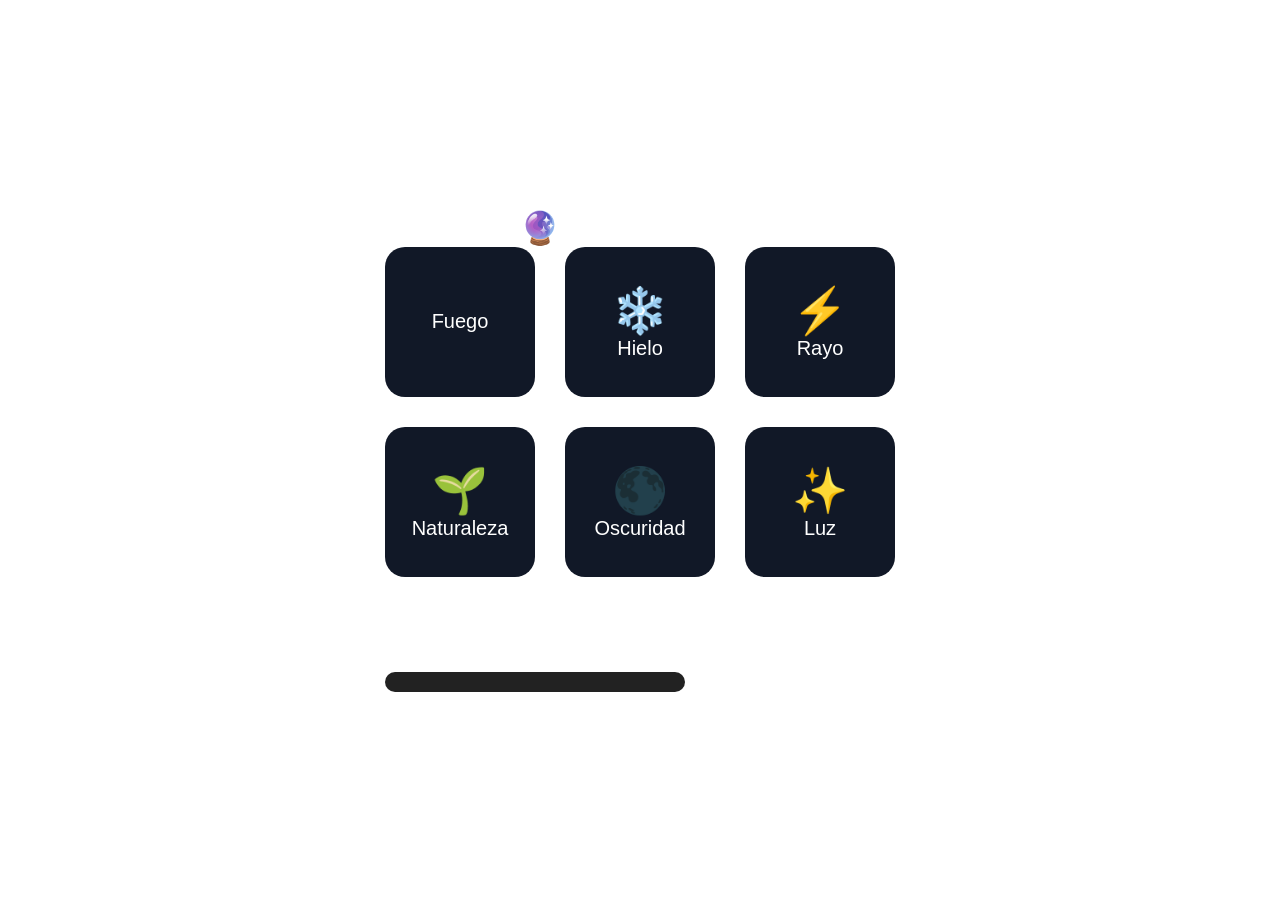
==== portal/index.html @ 2aed761b "cma" ====
<!DOCTYPE html>
<html lang="es">
<head>
    <meta charset="UTF-8">
    <meta name="viewport" content="width=device-width, initial-scale=1.0">

    <title>Portal de Poderes</title>

    <link rel="stylesheet" href="index.css">
    <script src="index.js" defer></script>
    
</head>

<body>

    <main class="portal">

        <h1>🔮 Portal Arcano</h1>

        <section class="powers">


            <button class="power fire">
                <span>Fuego</span>
            </button>


            <button class="power ice">
                ❄️
                <span>Hielo</span>
            </button>


            <button class="power lightning">
                ⚡
                <span>Rayo</span>
            </button>


            <button class="power nature">
                🌱
                <span>Naturaleza</span>
            </button>


            <button class="power dark">
                🌑
                <span>Oscuridad</span>
            </button>


            <button class="power light">
                ✨
                <span>Luz</span>
            </button>


        </section>


        <section class="info">

            <h2>Poder seleccionado</h2>

            <p id="name">
                Ninguno
            </p>


            <div class="energy">

                <div id="bar"></div>

            </div>

        </section>


    </main>




</body>
</html>
---- portal/index.css ----
*{
    box-sizing:border-box;
    margin:0;
    padding:0;
}


body{

    min-height:100vh;

    display:flex;

    justify-content:center;

    align-items:center;
    background-image:url("https://images.unsplash.com/photo-1682685790910-1e3f5c7d8b6e?ixlib=rb-4.0.3&ixid=M3wxMjA3fDB8MHxzZWFyY2h8M3x8cG9ydGFsJTIwYmFja2dyb3VuZHxlbnwwfHwwfHx8&w=1000&q=80");
    color:white;

    transition:1s;

}

.portal{

    text-align:center;

}

.powers{

    display:grid;

    grid-template-columns:repeat(3,150px);

    gap:30px;

}

.power{


    height:150px;

    border-radius:20px;

    border:none;


    background:#111827;

    color:white;


    font-size:45px;


    cursor:pointer;


    position:relative;


    transition:.4s;


}

.power:hover{

    transform:translateY(-15px) scale(1.1);

    box-shadow:
    0 0 30px white;

}

.power:active{

    transform:scale(.8);

}

.power:focus{

    outline:4px solid cyan;

}

.power span{

    display:block;

    font-size:20px;

}

.power.active{


    animation:pulse 1s infinite;


}

.power.active::before{

    content:"+";
    position:absolute;
    top:-30px;
    left:50%;
    animation:rotate 2s infinite;

}

.power.active::after{

    content:"activo";

    position:absolute;

    bottom:-35px;

    left:0;

    right:0;


    color:gold;

}

.fire-theme{

 background-image:url("./ChatGPT\ Image\ 24\ jul\ 2026\,\ 05_20_29\ p.m..png");
 background-size:cover;
 background-position:center;
 background-repeat:no-repeat;
  
}



.ice-theme{

background:
linear-gradient(#00c6ff,#0072ff);

}



.lightning-theme{

background:
linear-gradient(#654ea3,#eaafc8);

}



.nature-theme{

background:
linear-gradient(#56ab2f,#a8e063);

}



.dark-theme{

background:
linear-gradient(#000,#3b0764);

}



.light-theme{

background:
linear-gradient(#fff,#facc15);

color:black;

}




.info{

margin-top:50px;

}



.energy{

width:300px;

height:20px;

background:#222;

border-radius:20px;

overflow:hidden;

}



#bar{

height:100%;

width:0%;

background:lime;

transition:1s;

}


@keyframes pulse{


50%{

box-shadow:
0 0 50px cyan;

}


}



@keyframes rotate{


from{

transform:rotate(0deg);

}


to{

transform:rotate(360deg);

}


}
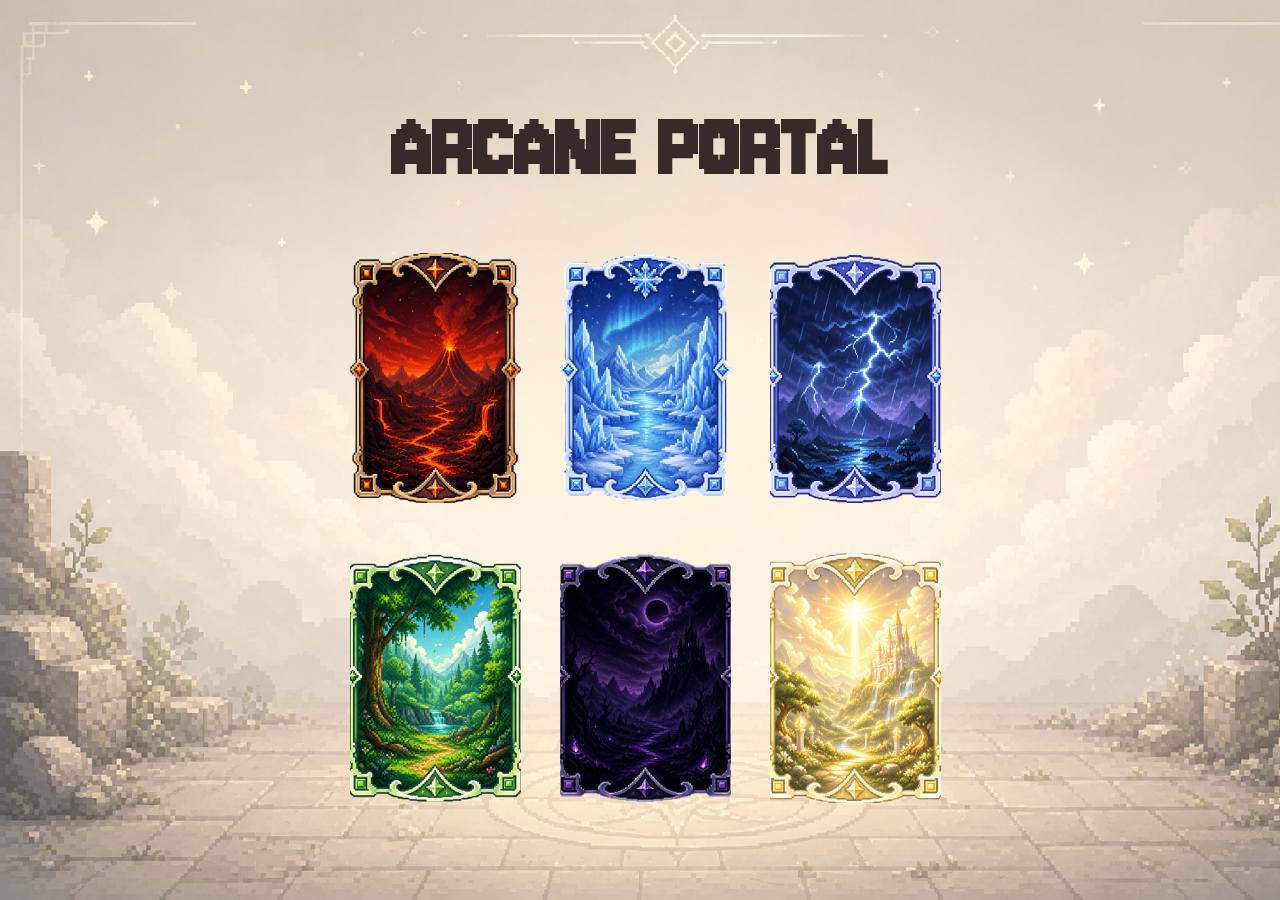
==== commit 2e9db96e: "hol" ====
--- a/portal/index.html
+++ b/portal/index.html
@@ -15,64 +15,94 @@
 
     <main class="portal">
 
-        <h1>🔮 Portal Arcano</h1>
+        <h1>ARCANE PORTAL</h1>
+        
 
         <section class="powers">
 
+                <div class="card">
+                <div class="card-inner">
 
-            <button class="power fire">
-                <span>Fuego</span>
-            </button>
+                    <div class="power fire">
+                        <img src="carta fuego sin fonso.png">
+                    </div>
 
+                    <div class="back fire-back">
+                        Fire
+                    </div>
 
-            <button class="power ice">
-                ❄️
-                <span>Hielo</span>
-            </button>
-
-
-            <button class="power lightning">
-                ⚡
-                <span>Rayo</span>
-            </button>
-
-
-            <button class="power nature">
-                🌱
-                <span>Naturaleza</span>
-            </button>
-
-
-            <button class="power dark">
-                🌑
-                <span>Oscuridad</span>
-            </button>
-
-
-            <button class="power light">
-                ✨
-                <span>Luz</span>
-            </button>
-
-
-        </section>
-
-
-        <section class="info">
-
-            <h2>Poder seleccionado</h2>
-
-            <p id="name">
-                Ninguno
-            </p>
-
-
-            <div class="energy">
-
-                <div id="bar"></div>
-
+                </div>
             </div>
 
+            <div class="card">
+                <div class="card-inner">
+
+                    <div class="power ice">
+                        <img src="carta hielo.png" alt="">
+                    </div>
+
+                    <div class="back ice-back">
+                        Ice
+                    </div>
+
+                </div>
+            </div>
+
+            <div class="card">
+                <div class="card-inner">
+
+                    <div class="power lightning">
+                        <img src="carta oscuridad.png" alt="">
+                    </div>
+
+                    <div class="back lightning-back">
+                        Lightning
+                    </div>
+
+                </div>
+            </div>
+
+            <div class="card">
+                <div class="card-inner">
+
+                    <div class="power nature">
+                        <img src="carta bosque.png">
+                    </div>
+
+                    <div class="back nature-back">
+                        nature
+                    </div>
+
+                </div>
+            </div>
+
+            <div class="card">
+                <div class="card-inner">
+
+                    <div class="power dark">
+                        <img src="carta oscuridad oscuridad.png">
+                    </div>
+
+                    <div class="back dark-back">
+                        dark
+                    </div>
+
+                </div>
+            </div>
+
+            <div class="card">
+                <div class="card-inner">
+
+                    <div class="power light">
+                        <img src="carta luz.png">
+                    </div>
+
+                    <div class="back light-back">
+                        Light
+                    </div>
+
+                </div>
+            </div>
         </section>
 
 
--- a/portal/index.css
+++ b/portal/index.css
@@ -1,3 +1,5 @@
+@import url('https://fonts.googleapis.com/css2?family=Jersey+10&family=Pixelify+Sans:wght@400..700&display=swap');
+
 *{
     box-sizing:border-box;
     margin:0;
@@ -6,256 +8,409 @@
 
 
 body{
-
     min-height:100vh;
-
     display:flex;
-
     justify-content:center;
-
     align-items:center;
-    background-image:url("https://images.unsplash.com/photo-1682685790910-1e3f5c7d8b6e?ixlib=rb-4.0.3&ixid=M3wxMjA3fDB8MHxzZWFyY2h8M3x8cG9ydGFsJTIwYmFja2dyb3VuZHxlbnwwfHwwfHx8&w=1000&q=80");
+    background-image:url("/portal/FONDO\ NEUTRO.png");
+    transition:1s;
+    background-size:cover;
+    font-family: 'jersey 10';
+   
+}
+
+.portal{
+
+    text-align:center;
+   
+
+}
+.portal h1{
+    text-align:center;
+    font-size:6rem;
+    color:#362a2a;
+    padding-bottom:9%;
+    
+}
+.powers{
+
+    display:grid;
+
+    grid-template-columns:repeat(3,160px);
+
+    gap:50px;
+
+}
+.info{
+    margin:10%;
+    display:flex;
+    justify-content:center;
+    flex-direction:column;
+    position:relative;
+    left:50%;
+    font-size:1rem;
+    transform:translateX(-50%);
+}
+
+.info h2{
+    font-size:3rem;
+    margin-bottom:20px;
+    color:#493535;
+}
+.info p{
+    font-size:1.5rem;
+    color:#493535;
+}
+.power{
+    width:100%;
+    height: 100%;
+
+    position:absolute;
+    top:0;
+    left:0;
+
+    border:none;
+    border-radius:0;
+
+    cursor:pointer;
+    overflow:hidden;
+
+    transition:.4s;
+
+    backface-visibility:hidden;
+    
+}
+
+.power img{
+
+    width:100%;
+
+    height:100%;
+
+    object-fit:cover;
+
+}
+
+
+.power:active{
+
+    transform:scale(.8);
+
+}
+
+.power:focus{
+
+    outline:4px solid cyan;
+
+}
+
+.power span{
+
+    display:block;
+
+    font-size:20px;
+
+}
+
+
+
+.power.active::after{
+
+    content:"activo";
+
+    position:absolute;
+
+    bottom:-35px;
+
+    left:0;
+
+    right:0;
+
+
+    color:gold;
+
+}
+.card{
+    width:190px;
+    height:250px;
+    perspective:1000px;
+}
+
+.card-inner{
+    width:90%;
+    height:100%;
+    position:relative;
+    transform-style:preserve-3d;
+    transition:transform .9s;
+}
+
+.flip{
+    transform:rotateY(180deg);
+}
+
+.power,
+.back{
+    position:absolute;
+    width:100%;
+    height:100%;
+    top:0;
+    left:0;
+    backface-visibility:hidden;
+    overflow:hidden;
+}
+
+.back{
+    transform:rotateY(180deg);
+     overflow:hidden;
+    display:flex;
+    justify-content:center;
+    align-items:end;
+    padding-bottom:40px;
+    font-size:2rem;
     color:white;
-
-    transition:1s;
-
-}
-
-.portal{
-
-    text-align:center;
-
-}
-
-.powers{
-
-    display:grid;
-
-    grid-template-columns:repeat(3,150px);
-
-    gap:30px;
-
+    border-radius:10px;
+    border:4px solid #493535;
+    background:#2c1e1e;
+
+}
+.fire-theme{
+
+ background-image:url("./ChatGPT\ Image\ 24\ jul\ 2026\,\ 05_20_29\ p.m..png");
+ background-size:cover;
+ background-position:center;
+ background-repeat:no-repeat;
+  
+}
+
+.ice-theme{
+
+ background-image:url("./ChatGPT\ Image\ 27\ jul\ 2026\,\ 02_05_43\ p.m..png");
+ background-size:cover;
+ background-position:center;
+ background-repeat:no-repeat;
+
+}
+
+.lightning-theme{
+
+ background-image:url("oscuridadfondo.png");
+ background-size:cover;
+ background-position:center;
+ background-repeat:no-repeat;
+}
+
+.nature-theme{
+
+ background-image:url("./fondobosque.png");
+ background-size:cover;
+ background-position:center;
+ background-repeat:no-repeat;
+}
+
+.dark-theme{
+
+ background-image:url("fondo oscuridad.png");
+ background-size:cover;
+ background-position:center;
+ background-repeat:no-repeat;
+}
+
+.light-theme{
+
+ background-image:url("fondo luz.png");
+ background-size:cover;
+ background-position:center;
+ background-repeat:no-repeat;
+
+}
+
+.info{
+
+margin-top:50px;
+
+}
+
+.flip{
+    transform:rotateY(180deg);
+}
+
+.card:active{
+    transform:scale(.8);
 }
 
 .power{
-
-
-    height:150px;
-
-    border-radius:20px;
-
-    border:none;
-
-
-    background:#111827;
-
-    color:white;
-
-
-    font-size:45px;
-
-
-    cursor:pointer;
-
-
     position:relative;
-
-
-    transition:.4s;
-
-
-}
-
-.power:hover{
-
-    transform:translateY(-15px) scale(1.1);
-
-    box-shadow:
-    0 0 30px white;
-
-}
-
-.power:active{
-
-    transform:scale(.8);
-
-}
-
-.power:focus{
-
-    outline:4px solid cyan;
-
-}
-
-.power span{
-
-    display:block;
-
-    font-size:20px;
-
-}
-
-.power.active{
-
-
-    animation:pulse 1s infinite;
-
-
-}
-
+}
 .power.active::before{
 
-    content:"+";
-    position:absolute;
-    top:-30px;
-    left:50%;
-    animation:rotate 2s infinite;
-
-}
-
-.power.active::after{
-
-    content:"activo";
-
-    position:absolute;
-
-    bottom:-35px;
-
-    left:0;
-
-    right:0;
-
-
-    color:gold;
-
-}
-
-.fire-theme{
-
- background-image:url("./ChatGPT\ Image\ 24\ jul\ 2026\,\ 05_20_29\ p.m..png");
- background-size:cover;
- background-position:center;
- background-repeat:no-repeat;
-  
-}
-
-
-
-.ice-theme{
-
-background:
-linear-gradient(#00c6ff,#0072ff);
-
-}
-
-
-
-.lightning-theme{
-
-background:
-linear-gradient(#654ea3,#eaafc8);
-
-}
-
-
-
-.nature-theme{
-
-background:
-linear-gradient(#56ab2f,#a8e063);
-
-}
-
-
-
-.dark-theme{
-
-background:
-linear-gradient(#000,#3b0764);
-
-}
-
-
-
-.light-theme{
-
-background:
-linear-gradient(#fff,#facc15);
-
-color:black;
-
-}
-
-
-
-
-.info{
-
-margin-top:50px;
-
-}
-
-
-
-.energy{
-
-width:300px;
-
-height:20px;
-
-background:#222;
-
-border-radius:20px;
-
-overflow:hidden;
-
-}
-
-
-
-#bar{
-
-height:100%;
-
-width:0%;
-
-background:lime;
-
-transition:1s;
+    content:"";
+
+    position:absolute;
+
+    inset:0;
+
+    background:rgba(255, 215, 0, 0.25);
+
+    pointer-events:none;
+
+    animation:pulse 1s infinite alternate;
 
 }
 
 
 @keyframes pulse{
 
-
-50%{
-
-box-shadow:
-0 0 50px cyan;
-
-}
-
-
-}
-
-
-
-@keyframes rotate{
-
-
-from{
-
-transform:rotate(0deg);
-
-}
-
-
-to{
-
-transform:rotate(360deg);
-
-}
-
-
+    from{
+        opacity:.3;
+    }
+
+    to{
+        opacity:.8;
+    }
+
+}
+
+/*.card-inner.selected .back::after{
+
+    content:"";
+
+    position:absolute;
+
+    inset:-5px;
+
+    border:4px solid gold;
+
+    pointer-events:none;
+
+}
+    */
+
+.back.fire-back::before{
+
+    content:"";
+
+    position:absolute;
+
+    inset:0;
+
+    background-image:url("./fuego insignia.png");
+
+     background-size:contain;
+    background-position:center;
+    background-repeat:no-repeat;
+    bottom:20%;
+    z-index:1;
+
+}
+
+.back.ice-back::before{
+
+    content:"";
+
+    position:absolute;
+
+    inset:0;
+
+    background-image:url("Emblema de copo de nieve pixelado.png");
+
+     background-size:contain;
+    background-position:center;
+    background-repeat:no-repeat;
+    bottom:20%;
+    z-index:1;
+
+}
+
+.back.lightning-back::before{
+
+    content:"";
+
+    position:absolute;
+
+    inset:0;
+
+    background-image:url("Rayo eléctrico en un fondo oscuro.png");
+
+     background-size:120%;
+    background-position:center;
+    background-repeat:no-repeat;
+    bottom:20%;
+    z-index:1;
+
+}
+
+.back.nature-back::before{
+
+    content:"";
+
+    position:absolute;
+
+    inset:0;
+
+    background-image:url("Hoja verde luminosa en pixel art.png");
+
+    background-size:120%;
+    background-position:center;
+    background-repeat:no-repeat;
+    bottom:20%;
+    z-index:1;
+
+}
+
+.back.dark-back::before{
+
+    content:"";
+
+    position:absolute;
+
+    inset:0;
+
+    background-image:url("Orbe oscuro con energía púrpura.png");
+
+    background-size:120%;
+    background-position:center;
+    background-repeat:no-repeat;
+    bottom:20%;
+    z-index:1;
+}
+.back.light-back::before{
+
+    content:"";
+
+    position:absolute;
+
+    inset:0;
+
+    background-image:url("Estrella radiante en arte pixelado-Photoroom.png");
+
+     background-size:120%;
+    background-position:center;
+    background-repeat:no-repeat;
+    bottom:20%;
+    z-index:1;
+
+}
+
+.portal h1.fire-title{
+    color:#eee8e8;
+}
+
+.portal h1.ice-title{
+    color:rgb(10, 12, 32);
+}
+
+.portal h1.lightning-title{
+    color:rgb(230, 230, 230);
+}
+
+.portal h1.nature-title{
+    color:rgb(32, 24, 19);
+}
+
+.portal h1.dark-title{
+    color:rgb(230, 230, 230);
+}
+
+.portal h1.light-title{
+    color:rgb(65, 46, 46);
 }
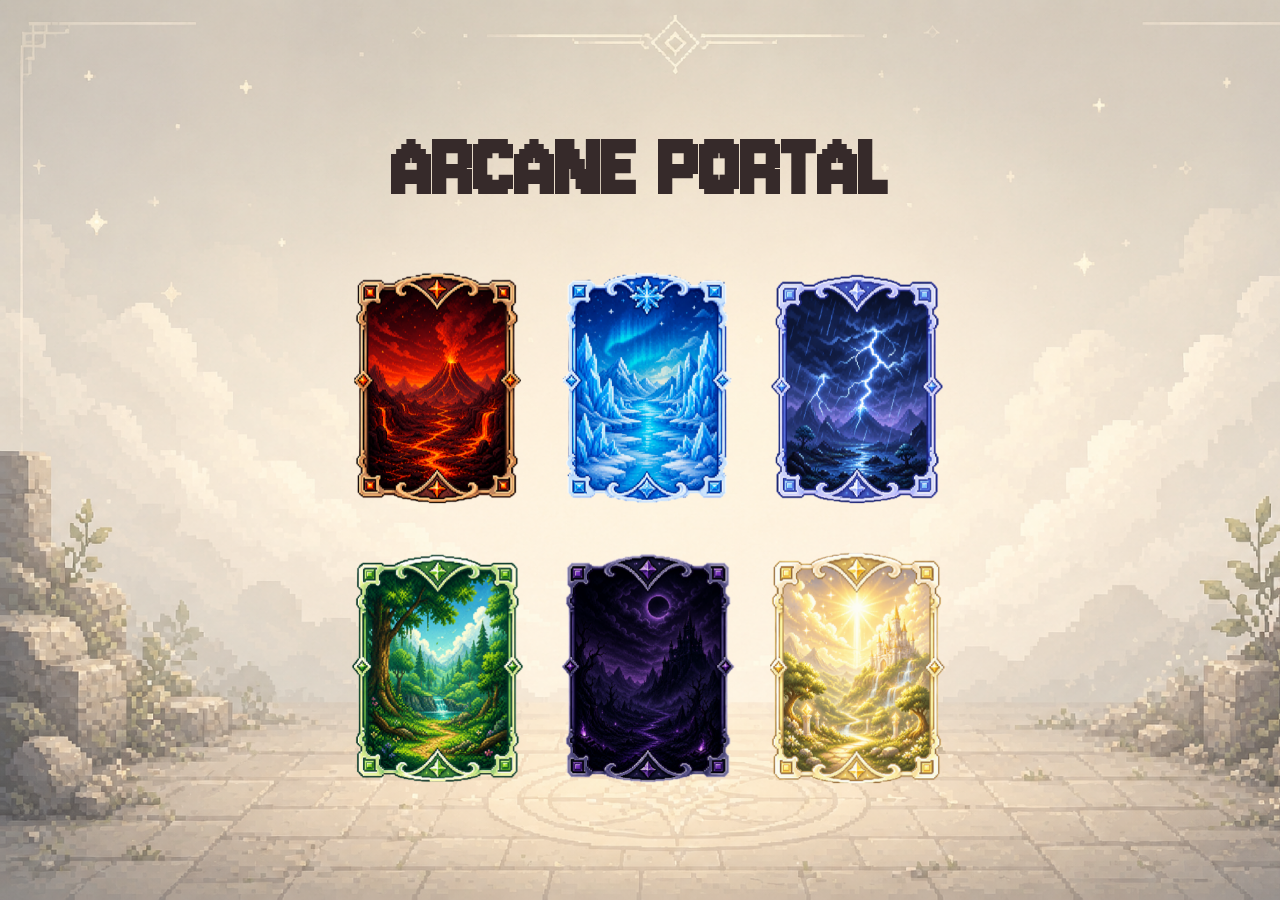
==== commit 2d92c9e0: "hola" ====
--- a/portal/index.html
+++ b/portal/index.html
@@ -28,7 +28,8 @@
                     </div>
 
                     <div class="back fire-back">
-                        Fire
+                    
+                        <img src="./carta roja reversa.png" alt="">
                     </div>
 
                 </div>
@@ -42,7 +43,8 @@
                     </div>
 
                     <div class="back ice-back">
-                        Ice
+                        <img src="carta hielo terminado.png">
+                        
                     </div>
 
                 </div>
@@ -56,7 +58,9 @@
                     </div>
 
                     <div class="back lightning-back">
-                        Lightning
+                          <img src="carta lluvia reversa.png">
+                        
+
                     </div>
 
                 </div>
@@ -70,7 +74,7 @@
                     </div>
 
                     <div class="back nature-back">
-                        nature
+                        <img src="carta verde reversa.png" alt="" srcset="">
                     </div>
 
                 </div>
@@ -84,7 +88,7 @@
                     </div>
 
                     <div class="back dark-back">
-                        dark
+                        <img src="carta oscura reversa.png" alt="" srcset="">
                     </div>
 
                 </div>
@@ -98,18 +102,14 @@
                     </div>
 
                     <div class="back light-back">
-                        Light
+                        
+                        <img src="carta luz reversa.png">
                     </div>
 
                 </div>
             </div>
         </section>
-
-
     </main>
-
-
-
 
 </body>
 </html>
--- a/portal/index.css
+++ b/portal/index.css
@@ -73,7 +73,7 @@
     border-radius:0;
 
     cursor:pointer;
-    overflow:hidden;
+    
 
     transition:.4s;
 
@@ -114,25 +114,10 @@
 
 
 
-.power.active::after{
-
-    content:"activo";
-
-    position:absolute;
-
-    bottom:-35px;
-
-    left:0;
-
-    right:0;
-
-
-    color:gold;
-
-}
+
 .card{
-    width:190px;
-    height:250px;
+    width:195px;
+    height:230px;
     perspective:1000px;
 }
 
@@ -153,25 +138,35 @@
     position:absolute;
     width:100%;
     height:100%;
-    top:0;
-    left:0;
+    top:0;    
     backface-visibility:hidden;
-    overflow:hidden;
+    
 }
 
 .back{
+
     transform:rotateY(180deg);
-     overflow:hidden;
+   
     display:flex;
     justify-content:center;
     align-items:end;
-    padding-bottom:40px;
+    width:100%; 
+    height:100%;
     font-size:2rem;
     color:white;
-    border-radius:10px;
-    border:4px solid #493535;
-    background:#2c1e1e;
-
+
+}
+.back img   {
+    
+    width:19.6vh;
+    height:100%;
+    object-position:center;
+    object-fit:fill;
+}
+
+.power.fire img{
+
+    width: 95%;
 }
 .fire-theme{
 
@@ -234,29 +229,15 @@
     transform:rotateY(180deg);
 }
 
-.card:active{
-    transform:scale(.8);
+.card.scalar{
+    transform:scale(0.9);
+    transition:.6s;
+   
 }
 
 .power{
     position:relative;
 }
-.power.active::before{
-
-    content:"";
-
-    position:absolute;
-
-    inset:0;
-
-    background:rgba(255, 215, 0, 0.25);
-
-    pointer-events:none;
-
-    animation:pulse 1s infinite alternate;
-
-}
-
 
 @keyframes pulse{
 
@@ -295,83 +276,161 @@
 
     background-image:url("./fuego insignia.png");
 
+     background-size:12vh;
+    background-position:center;
+    background-repeat:no-repeat;
+    bottom:12%;
+    z-index:1;
+
+}
+
+
+
+.back.fire-back::after{
+
+    content:"Fire";
+    position:absolute;
+    inset:0;
+    top:65%;
+    z-index:1;
+    font-size:2.3rem;
+}
+.back.ice-back::after{
+    
+content:"Ice";
+    position:absolute;
+    inset:0;
+    top:65%;
+    z-index:1;
+    font-size:2.3rem;
+}
+.back.lightning-back::after{
+    
+    content:"Lightning";
+    position:absolute;
+    inset:0;
+    top:65%;
+    z-index:1;
+    font-size:2.3rem;
+}
+.back.nature-back::after{
+    
+    content:"Nature";
+    position:absolute;
+    inset:0;
+    top:65%;
+    z-index:1;
+    font-size:2.3rem;
+}
+
+.back.dark-back::after{
+    
+    content:"Dark";
+    position:absolute;
+    inset:0;
+    top:65%;
+    z-index:1;
+    font-size:2.3rem;
+}
+
+.back.light-back::after{
+    
+    content:"Light";
+    position:absolute;
+    inset:0;
+    top:65%;
+    z-index:1;
+    font-size:2.3rem;
+    color:rgb(65, 46, 46);
+}
+.back.ice-back::before{
+
+    content:"";
+
+    position:absolute;
+
+    inset:0;
+
+    background-image:url("Emblema de copo de nieve pixelado.png");
+
      background-size:contain;
     background-position:center;
     background-repeat:no-repeat;
+    bottom:10%;
+    z-index:1;
+
+}
+
+
+
+.back.ice-back::before{
+
+    content:"";
+
+    position:absolute;
+
+    inset:0;
+
+    background-image:url("Emblema de copo de nieve pixelado.png");
+
+     background-size:contain;
+    background-position:center;
+    background-repeat:no-repeat;
+    bottom:10%;
+    z-index:1;
+
+}
+.back.lightning-back::before{
+
+    content:"";
+
+    position:absolute;
+
+    inset:0;
+
+    background-image:url("Rayo eléctrico en un fondo oscuro.png");
+
+     background-size:12vh;
+    background-position:center;
+    background-repeat:no-repeat;
+    bottom:10%;
+    z-index:1;
+
+}
+
+.back.nature-back::before{
+
+    content:"";
+
+    position:absolute;
+
+    inset:0;
+
+    background-image:url("Hoja verde luminosa en pixel art.png");
+
+    background-size:17vh;
+    background-position:center;
+    background-repeat:no-repeat;
+    bottom:10%;
+    z-index:1;
+
+}
+
+.back.dark-back::before{
+
+    content:"";
+
+    position:absolute;
+
+    inset:0;
+
+    background-image:url("Orbe oscuro con energía púrpura.png");
+
+    background-size:14vh;
+    background-position:center;
+    background-repeat:no-repeat;
     bottom:20%;
     z-index:1;
-
-}
-
-.back.ice-back::before{
-
-    content:"";
-
-    position:absolute;
-
-    inset:0;
-
-    background-image:url("Emblema de copo de nieve pixelado.png");
-
-     background-size:contain;
-    background-position:center;
-    background-repeat:no-repeat;
-    bottom:20%;
-    z-index:1;
-
-}
-
-.back.lightning-back::before{
-
-    content:"";
-
-    position:absolute;
-
-    inset:0;
-
-    background-image:url("Rayo eléctrico en un fondo oscuro.png");
-
-     background-size:120%;
-    background-position:center;
-    background-repeat:no-repeat;
-    bottom:20%;
-    z-index:1;
-
-}
-
-.back.nature-back::before{
-
-    content:"";
-
-    position:absolute;
-
-    inset:0;
-
-    background-image:url("Hoja verde luminosa en pixel art.png");
-
-    background-size:120%;
-    background-position:center;
-    background-repeat:no-repeat;
-    bottom:20%;
-    z-index:1;
-
-}
-
-.back.dark-back::before{
-
-    content:"";
-
-    position:absolute;
-
-    inset:0;
-
-    background-image:url("Orbe oscuro con energía púrpura.png");
-
-    background-size:120%;
-    background-position:center;
-    background-repeat:no-repeat;
-    bottom:20%;
-    z-index:1;
 }
 .back.light-back::before{
 
@@ -383,7 +442,7 @@
 
     background-image:url("Estrella radiante en arte pixelado-Photoroom.png");
 
-     background-size:120%;
+    background-size:10vh;
     background-position:center;
     background-repeat:no-repeat;
     bottom:20%;
